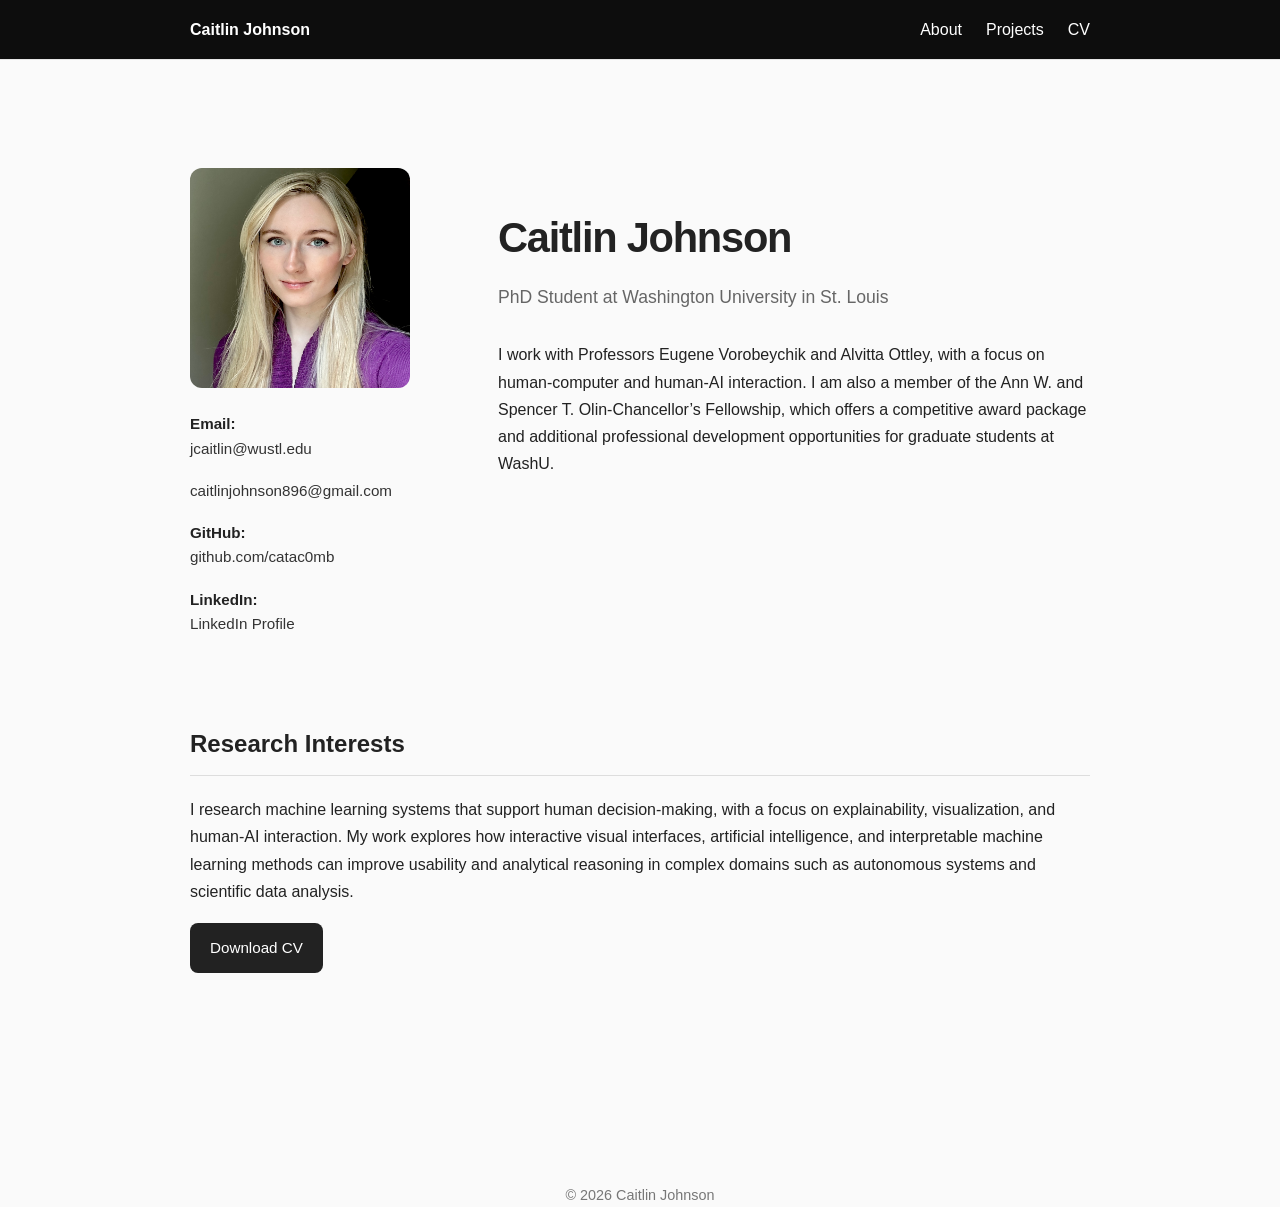
==== index.html @ 9f2bd611 "Update index.html" ====
<!DOCTYPE html>
<html lang="en">
<head>
  <meta charset="UTF-8" />
  <meta name="viewport" content="width=device-width, initial-scale=1.0" />
  <title>Caitlin Johnson | Research Portfolio</title>
  <link rel="stylesheet" href="style.css">
</head>

<body>
   <nav class="navbar">
      <div class="nav-container">
        <a class="nav-logo" href="index.html">Caitlin Johnson</a>
    
        <div class="nav-links">
          <a href="index.html">About</a>
          <a href="projects.html">Projects</a>
          <a href="cv.html">CV</a>
        </div>
      </div>
    </nav>


  <div class="container">

    <section class="hero">

  <!-- LEFT COLUMN -->
  <div class="hero-left">
    <img
      src="images/profile.jpg"
      alt="Profile photo"
      class="profile-image"
    >

    <div class="contact-card">
      <p>
        <strong>Email:</strong><br>
        <a href="mailto:jcaitlin@wustl.edu">
          jcaitlin@wustl.edu
        </a>
      </p>
      <p>
        <a href="mailto:caitlinjohnson896@gmail.com">
         caitlinjohnson896@gmail.com
        </a>
      </p>

      <p>
        <strong>GitHub:</strong><br>
        <a href="https://github.com/catac0mb">
          github.com/catac0mb
        </a>
      </p>

      <p>
        <strong>LinkedIn:</strong><br>
        <a href="https://www.linkedin.com/in/caitlin-johnson-44051b241">
          LinkedIn Profile
        </a>
      </p>
    </div>
  </div>

  <!-- RIGHT COLUMN -->
  <div class="hero-text">
    <h1>Caitlin Johnson</h1>

    <div class="subtitle">
      PhD Student at Washington University in St. Louis
    </div>

    <p>
      I work with Professors Eugene Vorobeychik and Alvitta Ottley, with a focus on human-computer and human-AI interaction.
          I am also a member of the Ann W. and Spencer T. Olin-Chancellor’s Fellowship, which offers a competitive award package 
          and additional professional development opportunities for graduate students at WashU. 
    </p>
  </div>

</section>

    <section>
      <h2>Research Interests</h2>
        <p>
          I research machine learning systems that support human decision-making,
          with a focus on explainability, visualization, and human-AI interaction.
          My work explores how interactive visual interfaces, artificial intelligence, and interpretable
          machine learning methods can improve usability and analytical
          reasoning in complex domains such as autonomous systems and scientific data analysis.
        </p>

      <a class="button" href="files/Caitlin_Johnson_CV.pdf" download>
          Download CV
        </a>
      
    </section>


  </div>

   <footer>
      © 2026 Caitlin Johnson
    </footer>


</body>
</html>
---- style.css ----
.navbar {
  position: sticky;
  top: 0;
  background-color: rgba(0,0,0,0.95);
  backdrop-filter: blur(10px);
  border-bottom: 1px solid #e5e5e5;
  z-index: 1000;
}

.nav-container {
  max-width: 900px;
  margin: 0 auto;
  padding: 16px 24px;

  display: flex;
  justify-content: space-between;
  align-items: center;
}

.nav-logo {
  font-weight: 600;
  font-size: 1rem;
  text-decoration: none;
  color: #FFF;
}

.nav-links {
  display: flex;
  gap: 24px;
}

.nav-links a {
  text-decoration: none;
  color: #FFF;
  transition: color 0.2s ease;
}

.nav-links a:hover {
  color: #EDEDED;
}

body { 
  margin: 0; 
  font-family: -apple-system, BlinkMacSystemFont, "Segoe UI", Roboto, sans-serif; 
  background-color: #fafafa; 
  color: #222; 
  line-height: 1.7; 
} 

.container { 
  max-width: 900px; 
  margin: 0 auto; 
  padding: 60px 24px; 
} 

.hero {
  display: flex;
  align-items: flex-start;
  gap: 3rem;
  margin-top: 3rem;
}

.hero-left {
  width: 260px;
  flex-shrink: 0;
}

.profile-image {
  width: 220px; 
  height: 220px; 
  border-radius: 12px;
  display: block;
}

.contact-card {
  margin-top: 1.5rem;
  font-size: 0.95rem;
  line-height: 1.6;
}

.contact-card a {
  color: #333;
  text-decoration: none;
}

.contact-card a:hover {
  text-decoration: underline;
}

.hero-text {
  flex: 1;
}

.poster-image { 
  width: 100%; 
  max-width: 600px; 
  height: auto; 
  border-radius: 12px; 
  box-shadow: 0 4px 18px rgba(0,0,0,0.08); 
} 


h1 { 
  font-size: 2.6rem; 
  margin-bottom: 10px; 
  font-weight: 600; 
  letter-spacing: -0.03em; 
} 

.subtitle { 
  font-size: 1.1rem; 
  color: #666; 
  margin-bottom: 28px; 
} 

p { 
  margin-bottom: 18px; 
} 

.button { 
  display: inline-block; 
  padding: 12px 20px; 
  background-color: #222; 
  color: white; 
  text-decoration: none; 
  border-radius: 8px; 
  transition: background-color 0.2s ease; 
  font-size: 0.95rem; 
} 

.button:hover { 
  background-color: #444; 
} 

section { 
  margin-bottom: 70px; 
} 

h2 { 
  font-size: 1.5rem; 
  margin-bottom: 20px; 
  font-weight: 600; 
  border-bottom: 1px solid #ddd; 
  padding-bottom: 10px; 
} 

.project { 
  margin-bottom: 32px; 
} 

.project-title { 
  font-size: 1.1rem; 
  font-weight: 600; 
  margin-bottom: 6px; 
} 

.project-description { 
  color: #555; 
} 

footer { 
  margin-top: 80px; 
  color: #777; 
  font-size: 0.9rem; 
  text-align: center; 
} 

a { 
  color: #1a73e8; 
} 

@media (max-width: 700px) { 
    .hero { 
      flex-direction: column; 
      align-items: flex-start; 
    } 
    
    .profile-image { 
      width: 180px; 
      height: 180px; 
    } 
    
    h1 { 
      font-size: 2.1rem; 
    }
}
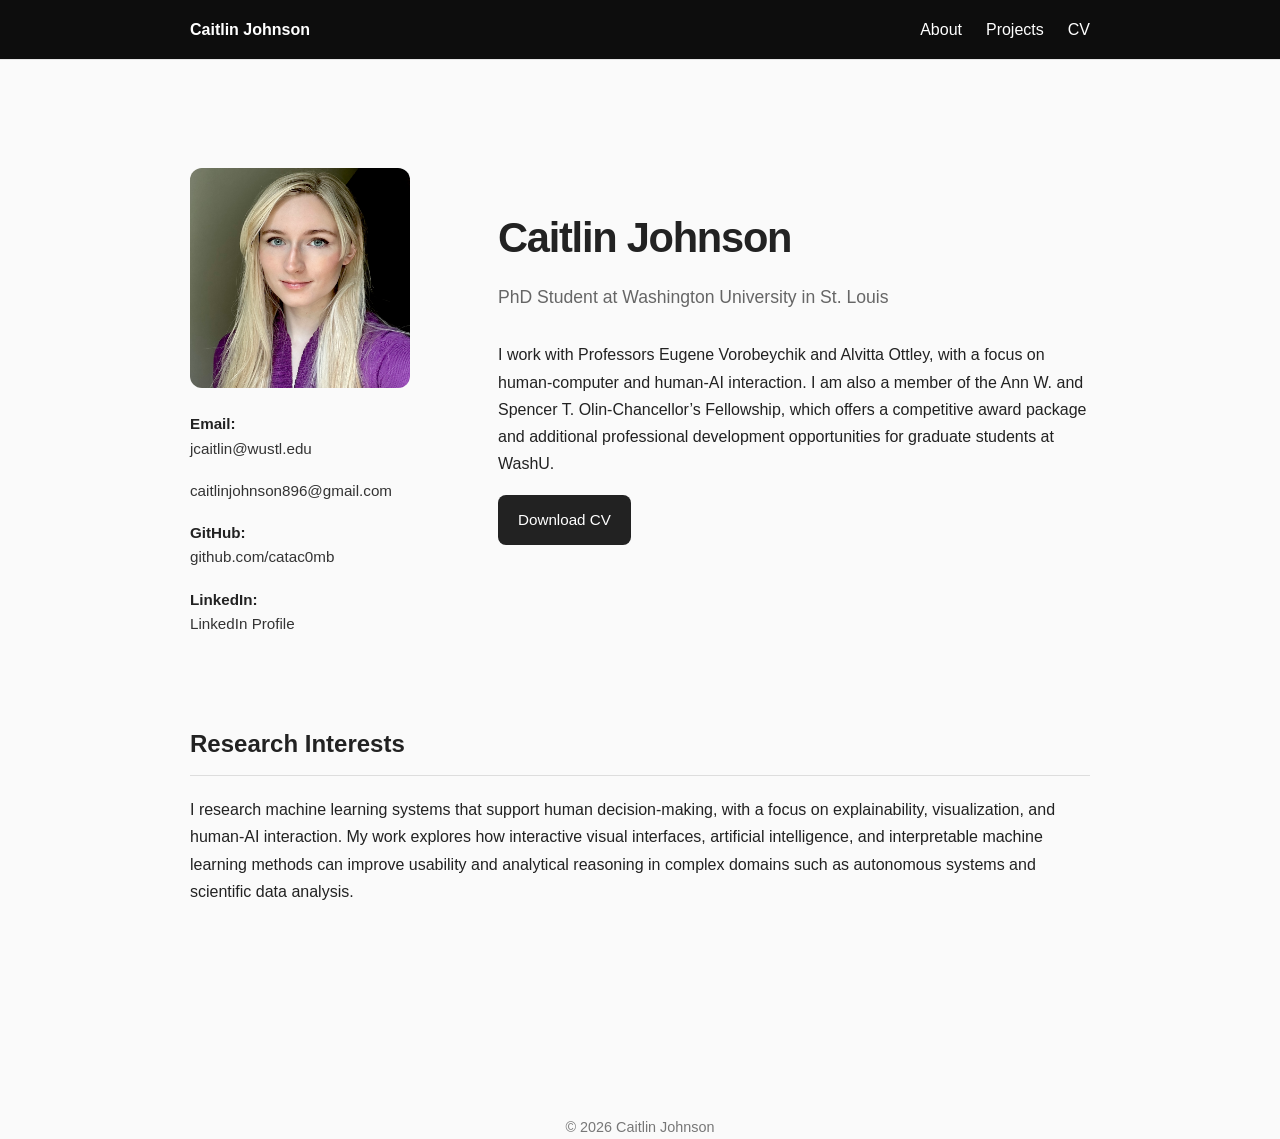
==== commit 53b695d2: "Remove duplicate CV download link Removed duplicate CV download link from the section." ====
--- a/index.html
+++ b/index.html
@@ -75,6 +75,12 @@
           I am also a member of the Ann W. and Spencer T. Olin-Chancellor’s Fellowship, which offers a competitive award package 
           and additional professional development opportunities for graduate students at WashU. 
     </p>
+
+    
+      <a class="button" href="files/Caitlin_Johnson_CV.pdf" download>
+          Download CV
+        </a>
+    
   </div>
 
 </section>
@@ -89,9 +95,6 @@
           reasoning in complex domains such as autonomous systems and scientific data analysis.
         </p>
 
-      <a class="button" href="files/Caitlin_Johnson_CV.pdf" download>
-          Download CV
-        </a>
       
     </section>
 
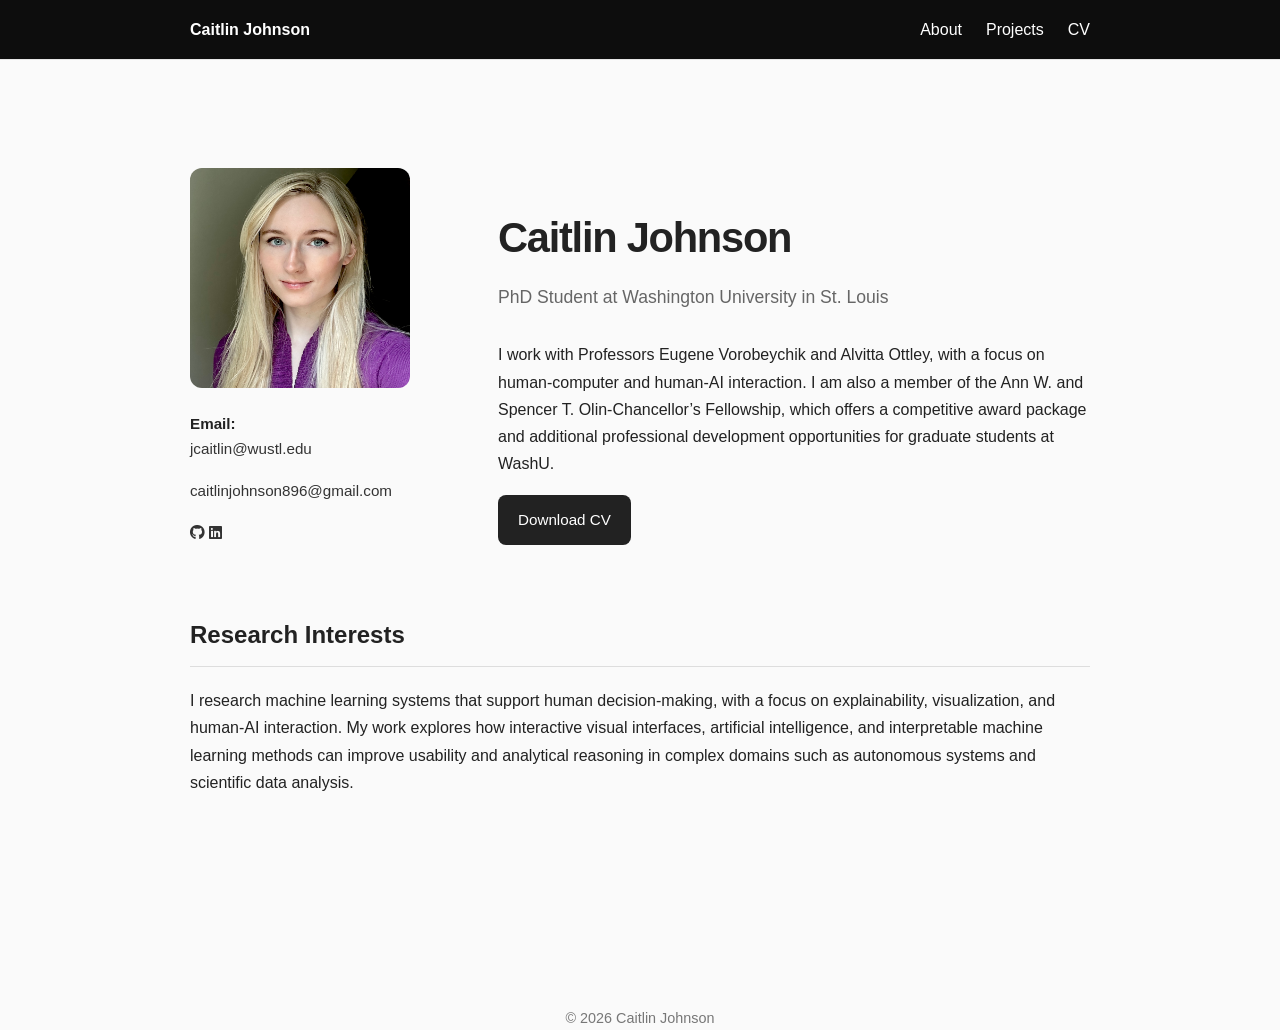
==== commit c1f083a6: "Add social icons for GitHub and LinkedIn Added social media icons for GitHub and LinkedIn." ====
--- a/index.html
+++ b/index.html
@@ -5,6 +5,8 @@
   <meta name="viewport" content="width=device-width, initial-scale=1.0" />
   <title>Caitlin Johnson | Research Portfolio</title>
   <link rel="stylesheet" href="style.css">
+  <link rel="stylesheet"
+href="https://cdnjs.cloudflare.com/ajax/libs/font-awesome/6.5.1/css/all.min.css">
 </head>
 
 <body>
@@ -45,20 +47,22 @@
          caitlinjohnson896@gmail.com
         </a>
       </p>
-
-      <p>
-        <strong>GitHub:</strong><br>
-        <a href="https://github.com/catac0mb">
-          github.com/catac0mb
-        </a>
-      </p>
-
-      <p>
-        <strong>LinkedIn:</strong><br>
-        <a href="https://www.linkedin.com/in/caitlin-johnson-44051b241">
-          LinkedIn Profile
-        </a>
-      </p>
+        
+      <div class="social-icons">
+        
+          <a href="https://github.com/catac0mb"
+             target="_blank"
+             aria-label="GitHub">
+            <i class="fa-brands fa-github"></i>
+          </a>
+        
+          <a href="https://www.linkedin.com/in/caitlin-johnson-44051b241"
+             target="_blank"
+             aria-label="LinkedIn">
+            <i class="fa-brands fa-linkedin"></i>
+          </a>
+        
+        </div>
     </div>
   </div>
 
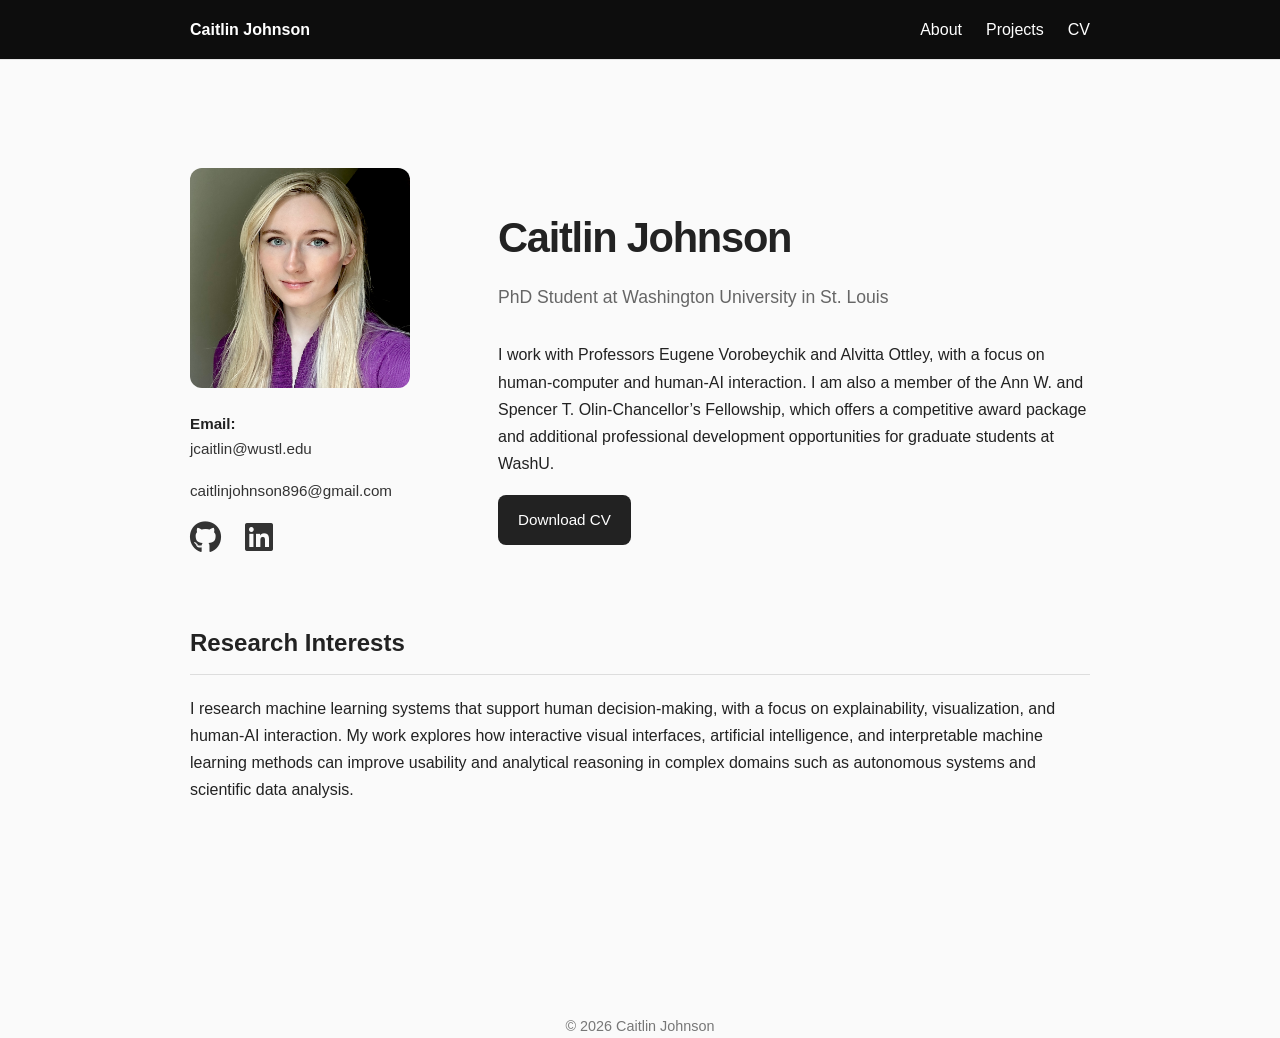
==== commit b2a5fdfe: "Refactor social icons in index.html Updated social icons section with improved structure and classes" ====
--- a/index.html
+++ b/index.html
@@ -48,21 +48,27 @@
         </a>
       </p>
         
-      <div class="social-icons">
-        
-          <a href="https://github.com/catac0mb"
-             target="_blank"
-             aria-label="GitHub">
-            <i class="fa-brands fa-github"></i>
-          </a>
-        
-          <a href="https://www.linkedin.com/in/caitlin-johnson-44051b241"
-             target="_blank"
-             aria-label="LinkedIn">
-            <i class="fa-brands fa-linkedin"></i>
-          </a>
-        
-        </div>
+         <div class="social-icons">
+          
+            <a
+              href="https://github.com/catac0mb"
+              target="_blank"
+              class="github-icon"
+              aria-label="GitHub"
+            >
+              <i class="fa-brands fa-github"></i>
+            </a>
+          
+            <a
+              href="https://www.linkedin.com/in/caitlin-johnson-44051b241"
+              target="_blank"
+              class="linkedin-icon"
+              aria-label="LinkedIn"
+            >
+              <i class="fa-brands fa-linkedin"></i>
+            </a>
+          
+          </div>
     </div>
   </div>
 
--- a/style.css
+++ b/style.css
@@ -58,6 +58,40 @@
   align-items: flex-start;
   gap: 3rem;
   margin-top: 3rem;
+}
+
+
+.social-icons {
+  display: flex;
+  align-items: center;
+  gap: 1.5rem;
+  margin-top: 1rem;
+}
+
+.social-icons a {
+  display: inline-flex;
+  align-items: center;
+  justify-content: center;
+
+  font-size: 2rem;
+  color: #444;
+
+  text-decoration: none;
+  transition:
+    color 0.2s ease,
+    transform 0.2s ease;
+}
+
+/* GitHub */
+.social-icons a.github-icon:hover {
+  color: #000;
+  transform: translateY(-2px);
+}
+
+/* LinkedIn */
+.social-icons a.linkedin-icon:hover {
+  color: #0077b5;
+  transform: translateY(-2px);
 }
 
 .hero-left {
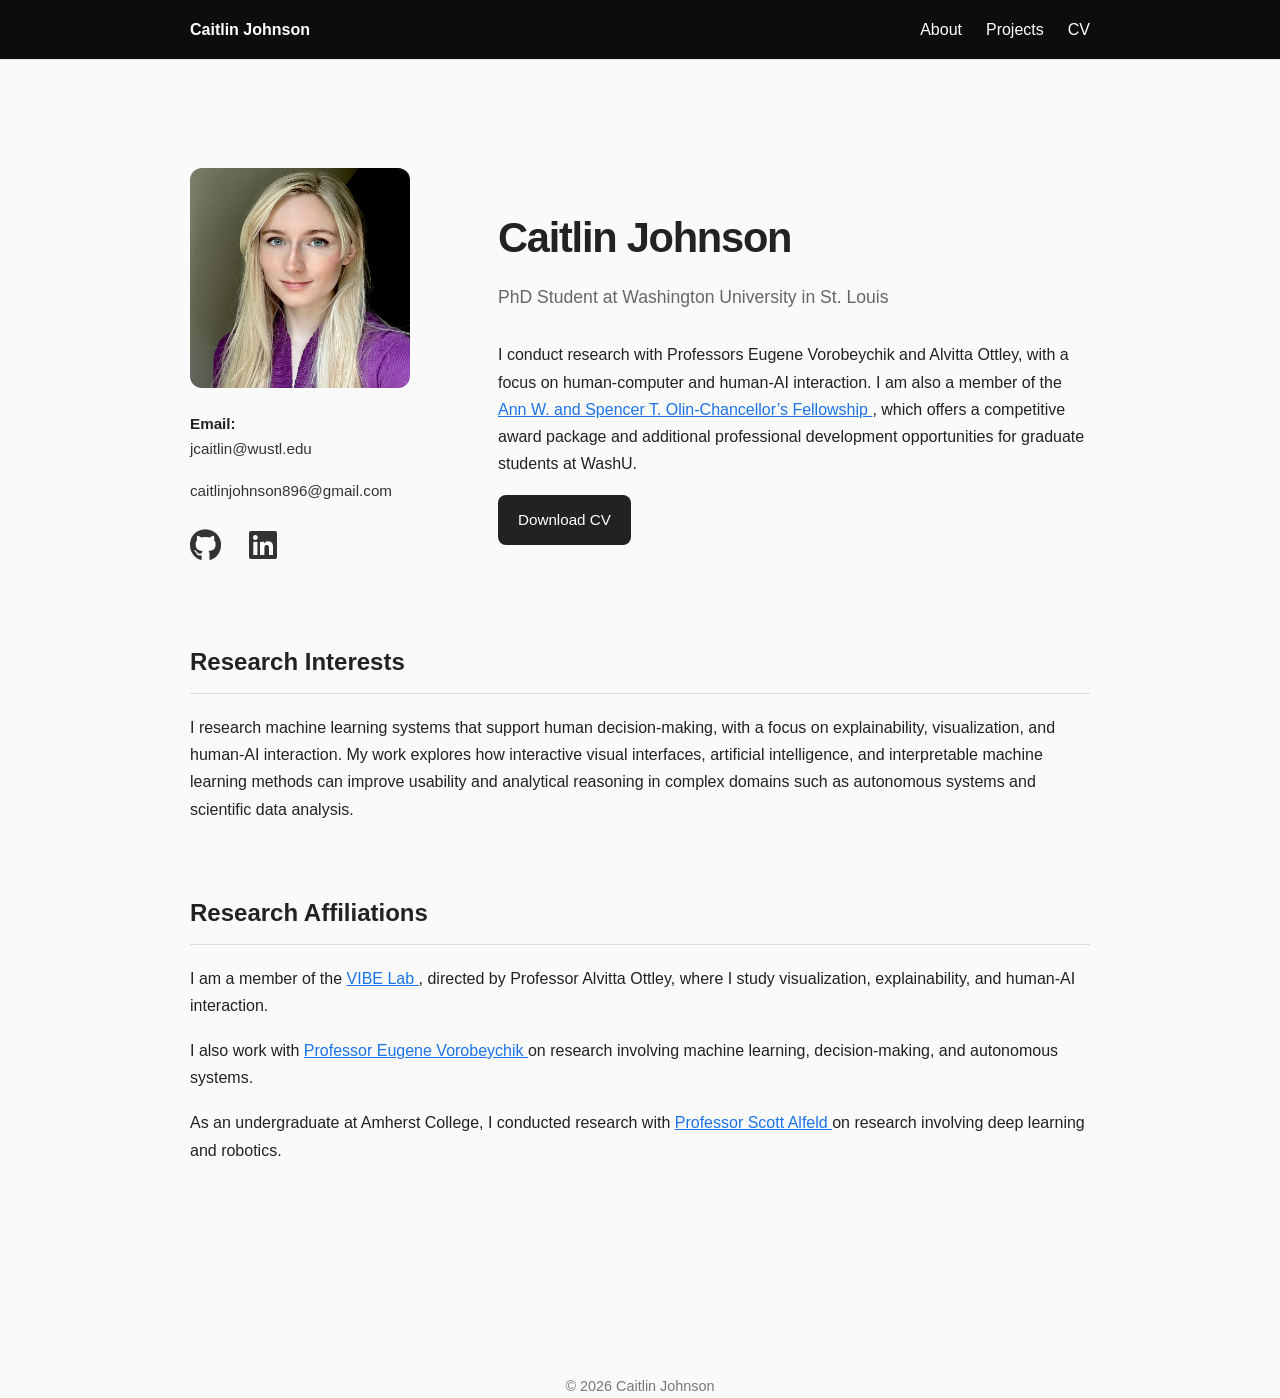
==== commit 904f660b: "Update index.html" ====
--- a/index.html
+++ b/index.html
@@ -81,8 +81,13 @@
     </div>
 
     <p>
-      I work with Professors Eugene Vorobeychik and Alvitta Ottley, with a focus on human-computer and human-AI interaction.
-          I am also a member of the Ann W. and Spencer T. Olin-Chancellor’s Fellowship, which offers a competitive award package 
+      I conduct research with Professors Eugene Vorobeychik and Alvitta Ottley, with a focus on human-computer and human-AI interaction.
+          I am also a member of the 
+          <a href="https://provost.washu.edu/vpge/fellowships-funding-and-support/the-ann-w-and-spencer-t-olin-chancellors-fellowship/"
+             target="_blank">
+            Ann W. and Spencer T. Olin-Chancellor’s Fellowship
+          </a>
+      , which offers a competitive award package 
           and additional professional development opportunities for graduate students at WashU. 
     </p>
 
@@ -108,6 +113,38 @@
       
     </section>
 
+    <section>
+        <h2>Research Affiliations</h2>
+      
+        <p>
+          I am a member of the
+          <a href="https://visualdata.wustl.edu/" target="_blank">
+            VIBE Lab
+          </a>,
+          directed by Professor Alvitta Ottley,
+          where I study visualization, explainability,
+          and human-AI interaction.
+        </p>
+      
+        <p>
+          I also work with
+          <a href="https://engineering.washu.edu/faculty/Yevgeniy-Vorobeychik.html"
+             target="_blank">
+            Professor Eugene Vorobeychik
+          </a>
+          on research involving machine learning,
+          decision-making, and autonomous systems.
+        </p>
+
+        <p>
+          As an undergraduate at Amherst College,
+          I conducted research with
+          <a href="https://salfeld.github.io/" target="_blank">
+            Professor Scott Alfeld
+          </a>
+          on research involving deep learning and robotics.
+        </p>
+      </section>
 
   </div>
 
--- a/style.css
+++ b/style.css
@@ -63,36 +63,32 @@
 
 .social-icons {
   display: flex;
-  align-items: center;
-  gap: 1.5rem;
+  gap: 1.75rem;
   margin-top: 1rem;
 }
 
 .social-icons a {
-  display: inline-flex;
-  align-items: center;
-  justify-content: center;
-
   font-size: 2rem;
   color: #444;
-
-  text-decoration: none;
+  text-decoration: none;
+
   transition:
     color 0.2s ease,
     transform 0.2s ease;
 }
 
-/* GitHub */
-.social-icons a.github-icon:hover {
+.social-icons a:hover {
+  transform: translateY(-2px);
+}
+
+.github-icon:hover {
   color: #000;
-  transform: translateY(-2px);
-}
-
-/* LinkedIn */
-.social-icons a.linkedin-icon:hover {
+}
+
+.linkedin-icon:hover {
   color: #0077b5;
-  transform: translateY(-2px);
-}
+}
+
 
 .hero-left {
   width: 260px;
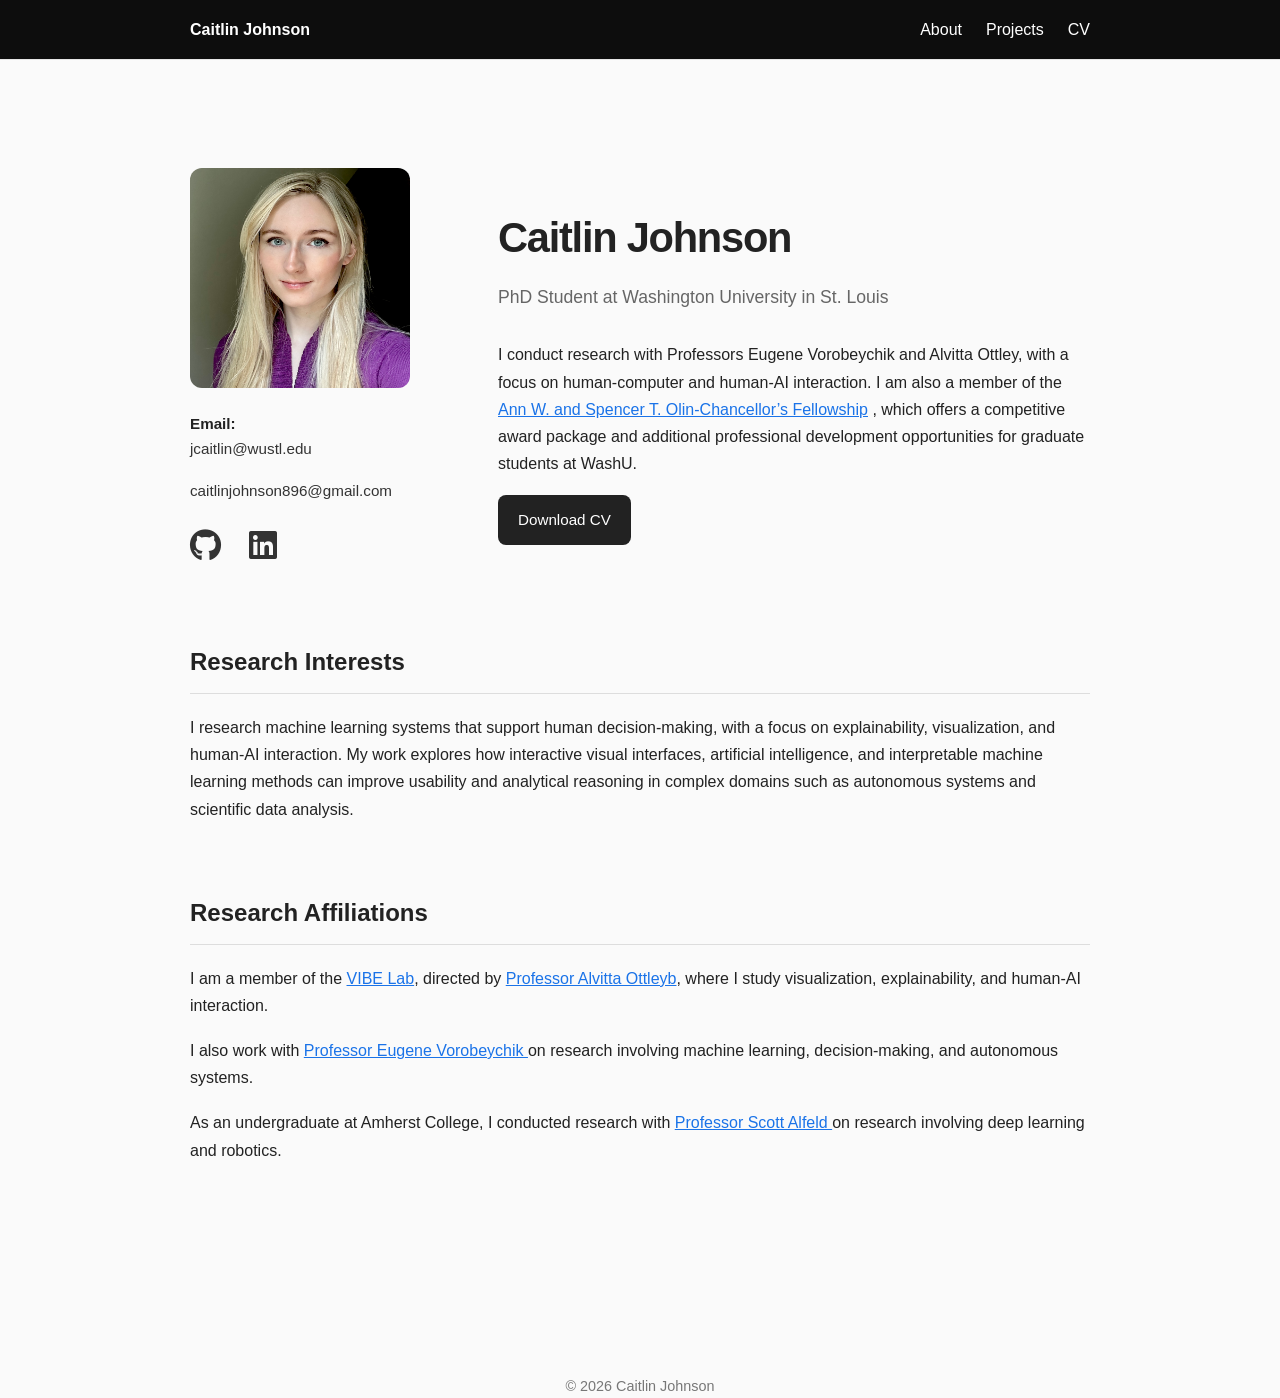
==== commit f1933c62: "Fix HTML anchor tag formatting in index.html" ====
--- a/index.html
+++ b/index.html
@@ -85,8 +85,7 @@
           I am also a member of the 
           <a href="https://provost.washu.edu/vpge/fellowships-funding-and-support/the-ann-w-and-spencer-t-olin-chancellors-fellowship/"
              target="_blank">
-            Ann W. and Spencer T. Olin-Chancellor’s Fellowship
-          </a>
+            Ann W. and Spencer T. Olin-Chancellor’s Fellowship</a>
       , which offers a competitive award package 
           and additional professional development opportunities for graduate students at WashU. 
     </p>
@@ -119,9 +118,10 @@
         <p>
           I am a member of the
           <a href="https://visualdata.wustl.edu/" target="_blank">
-            VIBE Lab
-          </a>,
-          directed by Professor Alvitta Ottley,
+            VIBE Lab</a>,
+          directed by 
+          <a href="https://alvitta.com/" target="_blank">
+           Professor Alvitta Ottleyb</a>,
           where I study visualization, explainability,
           and human-AI interaction.
         </p>
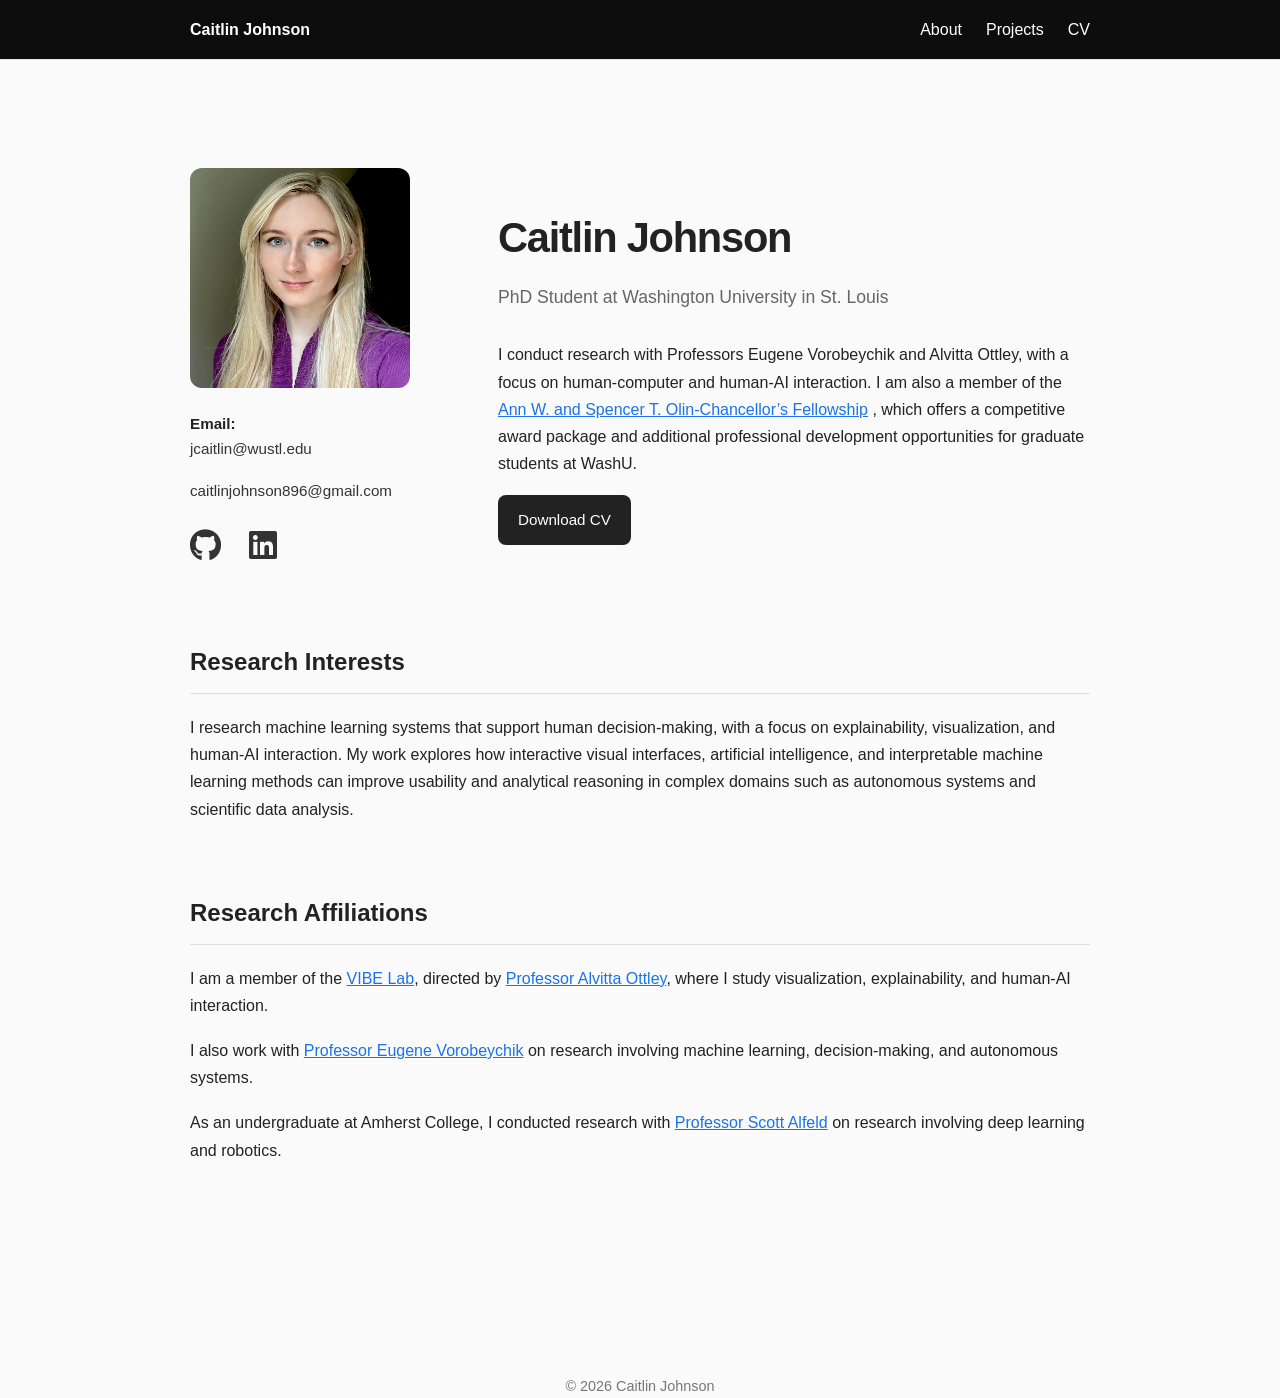
==== commit e24d87f0: "Fix professor names in index.html" ====
--- a/index.html
+++ b/index.html
@@ -121,7 +121,7 @@
             VIBE Lab</a>,
           directed by 
           <a href="https://alvitta.com/" target="_blank">
-           Professor Alvitta Ottleyb</a>,
+           Professor Alvitta Ottley</a>,
           where I study visualization, explainability,
           and human-AI interaction.
         </p>
@@ -130,8 +130,7 @@
           I also work with
           <a href="https://engineering.washu.edu/faculty/Yevgeniy-Vorobeychik.html"
              target="_blank">
-            Professor Eugene Vorobeychik
-          </a>
+            Professor Eugene Vorobeychik</a>
           on research involving machine learning,
           decision-making, and autonomous systems.
         </p>
@@ -140,8 +139,7 @@
           As an undergraduate at Amherst College,
           I conducted research with
           <a href="https://salfeld.github.io/" target="_blank">
-            Professor Scott Alfeld
-          </a>
+            Professor Scott Alfeld</a>
           on research involving deep learning and robotics.
         </p>
       </section>
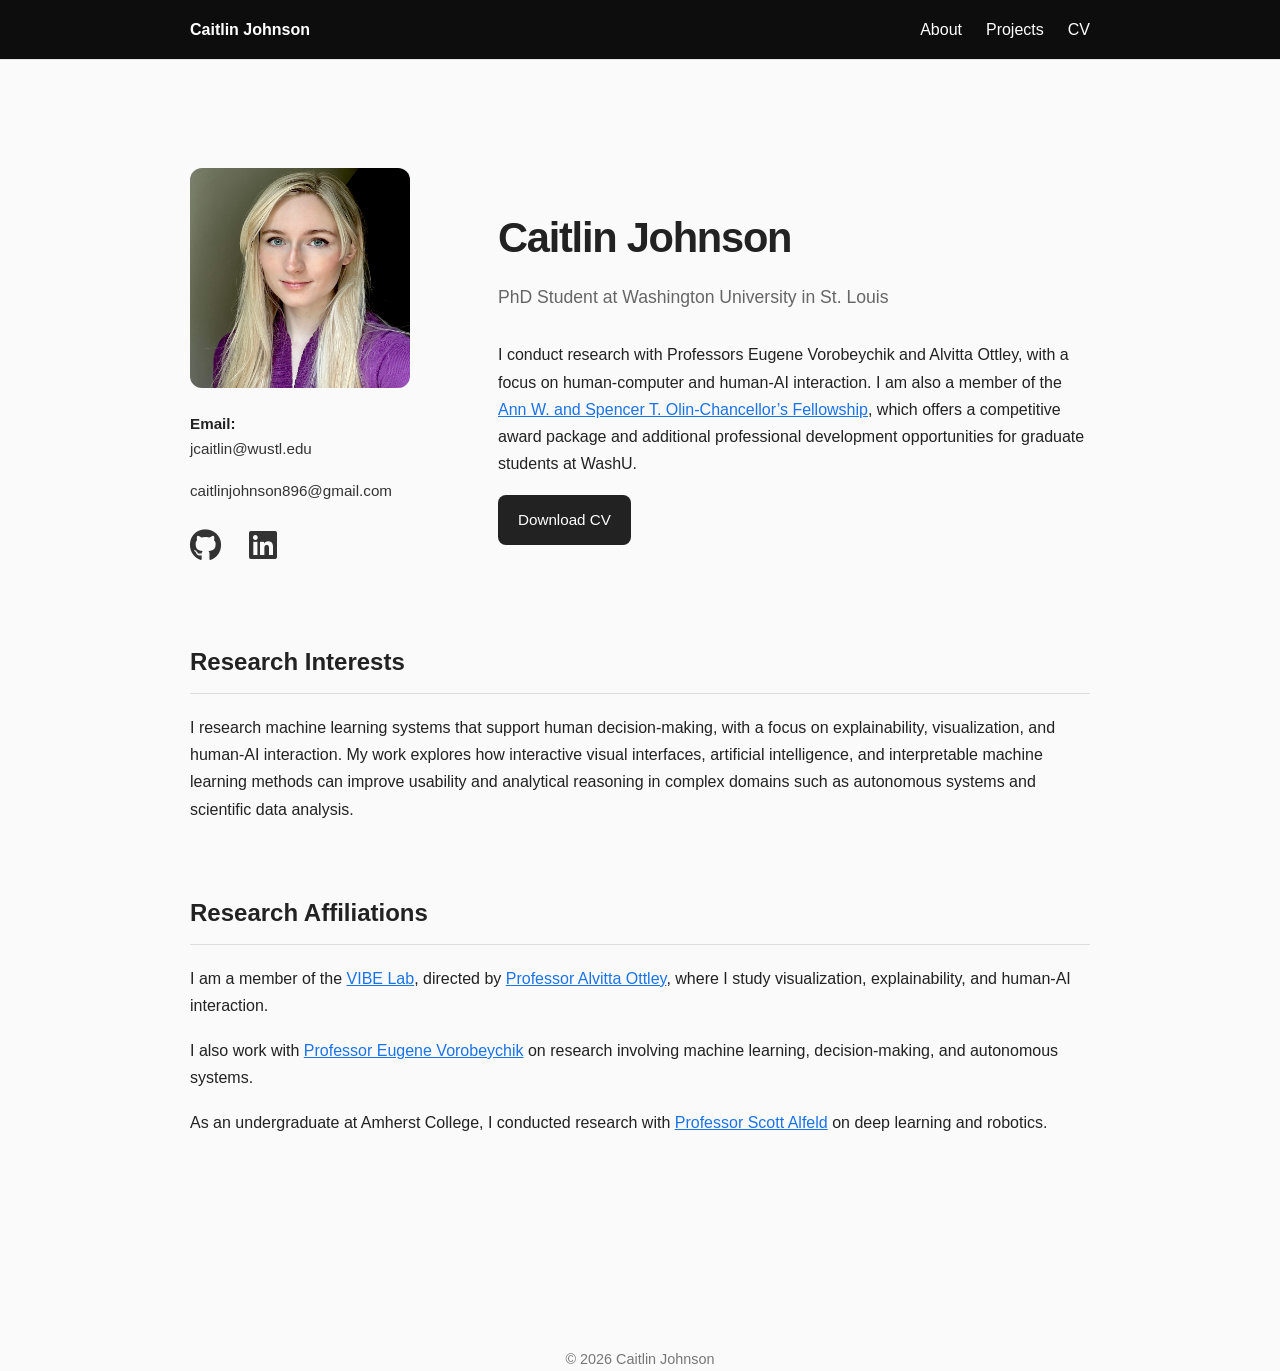
==== commit 1771991b: "Update index.html" ====
--- a/index.html
+++ b/index.html
@@ -4,52 +4,54 @@
   <meta charset="UTF-8" />
   <meta name="viewport" content="width=device-width, initial-scale=1.0" />
   <title>Caitlin Johnson | Research Portfolio</title>
+
   <link rel="stylesheet" href="style.css">
+
+  <!-- Font Awesome -->
   <link rel="stylesheet"
-href="https://cdnjs.cloudflare.com/ajax/libs/font-awesome/6.5.1/css/all.min.css">
+        href="https://cdnjs.cloudflare.com/ajax/libs/font-awesome/6.5.1/css/all.min.css">
 </head>
 
 <body>
-   <nav class="navbar">
-      <div class="nav-container">
-        <a class="nav-logo" href="index.html">Caitlin Johnson</a>
-    
-        <div class="nav-links">
-          <a href="index.html">About</a>
-          <a href="projects.html">Projects</a>
-          <a href="cv.html">CV</a>
-        </div>
+
+  <nav class="navbar">
+    <div class="nav-container">
+      <a class="nav-logo" href="index.html">Caitlin Johnson</a>
+
+      <div class="nav-links">
+        <a href="index.html">About</a>
+        <a href="projects.html">Projects</a>
+        <a href="cv.html">CV</a>
       </div>
-    </nav>
-
+    </div>
+  </nav>
 
   <div class="container">
 
     <section class="hero">
 
-  <!-- LEFT COLUMN -->
-  <div class="hero-left">
-    <img
-      src="images/profile.jpg"
-      alt="Profile photo"
-      class="profile-image"
-    >
+      <!-- LEFT COLUMN -->
+      <div class="hero-left">
+        <img
+          src="images/profile.jpg"
+          alt="Profile photo"
+          class="profile-image"
+        >
 
-    <div class="contact-card">
-      <p>
-        <strong>Email:</strong><br>
-        <a href="mailto:jcaitlin@wustl.edu">
-          jcaitlin@wustl.edu
-        </a>
-      </p>
-      <p>
-        <a href="mailto:caitlinjohnson896@gmail.com">
-         caitlinjohnson896@gmail.com
-        </a>
-      </p>
-        
-         <div class="social-icons">
-          
+        <div class="contact-card">
+          <p>
+            <strong>Email:</strong><br>
+            <a href="mailto:jcaitlin@wustl.edu">jcaitlin@wustl.edu</a>
+          </p>
+
+          <p>
+            <a href="mailto:caitlinjohnson896@gmail.com">
+              caitlinjohnson896@gmail.com
+            </a>
+          </p>
+
+          <div class="social-icons">
+
             <a
               href="https://github.com/catac0mb"
               target="_blank"
@@ -58,7 +60,7 @@
             >
               <i class="fa-brands fa-github"></i>
             </a>
-          
+
             <a
               href="https://www.linkedin.com/in/caitlin-johnson-44051b241"
               target="_blank"
@@ -67,89 +69,82 @@
             >
               <i class="fa-brands fa-linkedin"></i>
             </a>
-          
+
           </div>
-    </div>
-  </div>
+        </div>
+      </div>
 
-  <!-- RIGHT COLUMN -->
-  <div class="hero-text">
-    <h1>Caitlin Johnson</h1>
+      <!-- RIGHT COLUMN -->
+      <div class="hero-text">
 
-    <div class="subtitle">
-      PhD Student at Washington University in St. Louis
-    </div>
+        <h1>Caitlin Johnson</h1>
 
-    <p>
-      I conduct research with Professors Eugene Vorobeychik and Alvitta Ottley, with a focus on human-computer and human-AI interaction.
-          I am also a member of the 
+        <div class="subtitle">
+          PhD Student at Washington University in St. Louis
+        </div>
+
+        <p class="hero-paragraph">
+          I conduct research with Professors Eugene Vorobeychik and Alvitta Ottley,
+          with a focus on human-computer and human-AI interaction. I am also a member
+          of the
           <a href="https://provost.washu.edu/vpge/fellowships-funding-and-support/the-ann-w-and-spencer-t-olin-chancellors-fellowship/"
              target="_blank">
-            Ann W. and Spencer T. Olin-Chancellor’s Fellowship</a>
-      , which offers a competitive award package 
-          and additional professional development opportunities for graduate students at WashU. 
-    </p>
+            Ann W. and Spencer T. Olin-Chancellor’s Fellowship</a>,
+          which offers a competitive award package and additional professional development
+          opportunities for graduate students at WashU.
+        </p>
 
-    
-      <a class="button" href="files/Caitlin_Johnson_CV.pdf" download>
+        <a class="button" href="files/Caitlin_Johnson_CV.pdf" download>
           Download CV
         </a>
-    
-  </div>
 
-</section>
+      </div>
+
+    </section>
 
     <section>
       <h2>Research Interests</h2>
-        <p>
-          I research machine learning systems that support human decision-making,
-          with a focus on explainability, visualization, and human-AI interaction.
-          My work explores how interactive visual interfaces, artificial intelligence, and interpretable
-          machine learning methods can improve usability and analytical
-          reasoning in complex domains such as autonomous systems and scientific data analysis.
-        </p>
-
-      
+      <p>
+        I research machine learning systems that support human decision-making,
+        with a focus on explainability, visualization, and human-AI interaction.
+        My work explores how interactive visual interfaces, artificial intelligence,
+        and interpretable machine learning methods can improve usability and analytical
+        reasoning in complex domains such as autonomous systems and scientific data analysis.
+      </p>
     </section>
 
     <section>
-        <h2>Research Affiliations</h2>
-      
-        <p>
-          I am a member of the
-          <a href="https://visualdata.wustl.edu/" target="_blank">
-            VIBE Lab</a>,
-          directed by 
-          <a href="https://alvitta.com/" target="_blank">
-           Professor Alvitta Ottley</a>,
-          where I study visualization, explainability,
-          and human-AI interaction.
-        </p>
-      
-        <p>
-          I also work with
-          <a href="https://engineering.washu.edu/faculty/Yevgeniy-Vorobeychik.html"
-             target="_blank">
-            Professor Eugene Vorobeychik</a>
-          on research involving machine learning,
-          decision-making, and autonomous systems.
-        </p>
+      <h2>Research Affiliations</h2>
 
-        <p>
-          As an undergraduate at Amherst College,
-          I conducted research with
-          <a href="https://salfeld.github.io/" target="_blank">
-            Professor Scott Alfeld</a>
-          on research involving deep learning and robotics.
-        </p>
-      </section>
+      <p>
+        I am a member of the
+        <a href="https://visualdata.wustl.edu/" target="_blank">VIBE Lab</a>,
+        directed by
+        <a href="https://alvitta.com/" target="_blank">Professor Alvitta Ottley</a>,
+        where I study visualization, explainability, and human-AI interaction.
+      </p>
+
+      <p>
+        I also work with
+        <a href="https://engineering.washu.edu/faculty/Yevgeniy-Vorobeychik.html"
+           target="_blank">
+          Professor Eugene Vorobeychik</a>
+        on research involving machine learning, decision-making, and autonomous systems.
+      </p>
+
+      <p>
+        As an undergraduate at Amherst College, I conducted research with
+        <a href="https://salfeld.github.io/" target="_blank">
+          Professor Scott Alfeld</a>
+        on deep learning and robotics.
+      </p>
+    </section>
 
   </div>
 
-   <footer>
-      © 2026 Caitlin Johnson
-    </footer>
-
+  <footer>
+    © 2026 Caitlin Johnson
+  </footer>
 
 </body>
 </html>
